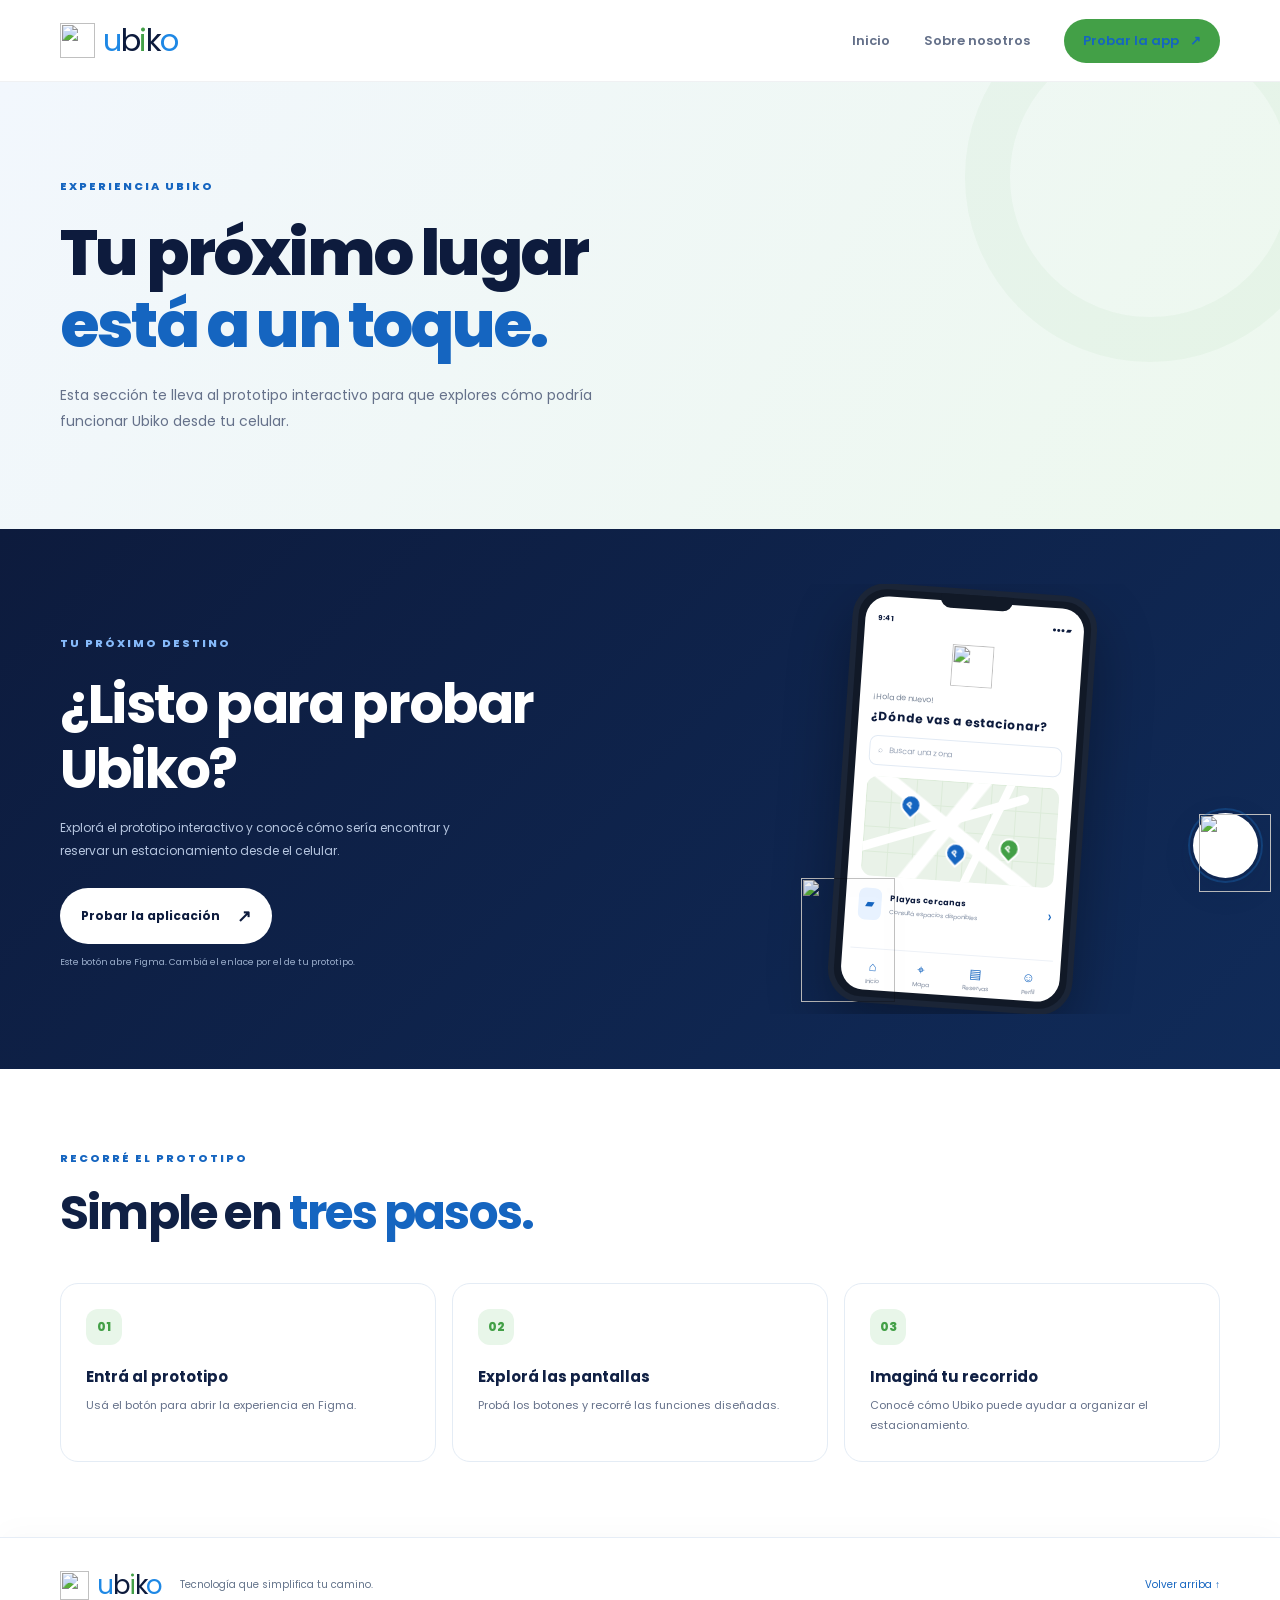
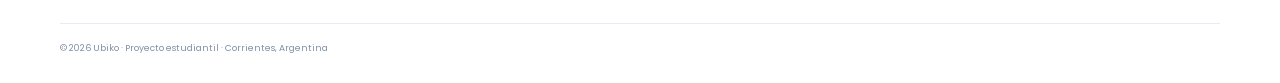
==== probar.html @ bfe6c4a4 "Add files via upload" ====
<!doctype html>
<html lang="es">
<head>
  <meta charset="utf-8">
  <meta name="viewport" content="width=device-width, initial-scale=1">
  <meta name="theme-color" content="#0D1B3D">
  <meta name="description" content="Ubiko conecta conductores con playas de estacionamiento. Tecnología que simplifica tu camino.">
  <title>Probar la app | Ubiko</title>
  <link rel="icon" type="image/png" href="assets/ubiko-icono.png">
  <link rel="preconnect" href="https://fonts.googleapis.com">
  <link rel="preconnect" href="https://fonts.gstatic.com" crossorigin>
  <link href="https://fonts.googleapis.com/css2?family=Poppins:wght@400;500;600;700;800&display=swap" rel="stylesheet">
  <link rel="stylesheet" href="styles.css">
</head>
<body data-page="try">
  <div class="page-loader" id="page-loader" aria-label="Cargando Ubiko">
    <div class="loader-brand" aria-label="Ubiko"><span class="logo-u">u</span><span class="logo-b">b</span><span class="logo-i">i</span><span class="logo-k">k</span><span class="logo-o">o</span></div>
    <div class="loader-scene">
      <div class="loader-road"><i></i><i></i><i></i></div>
      <div class="loader-kito-wrap">
        <img src="assets/kito-loading-render.png" class="loader-kito" alt="">
        <span class="loader-wheel wheel-left"></span><span class="loader-wheel wheel-right"></span>
      </div>
    </div>
    <p class="loader-caption">Preparando tu camino<span class="loading-dots">...</span></p>
    <div class="loader-progress"><span></span></div>
  </div>
  <header class="site-header">
    <a class="brand" href="index.html" aria-label="Ubiko, ir al inicio">
      <img src="assets/ubiko-icono.png" alt="" class="brand-mark">
      <span class="wordmark" aria-label="Ubiko"><span class="logo-u">u</span><span class="logo-b">b</span><span class="logo-i">i</span><span class="logo-k">k</span><span class="logo-o">o</span></span>
    </a>
    <button class="menu-toggle" aria-label="Abrir menú" aria-expanded="false"><span></span><span></span><span></span></button>
    <nav class="nav-links" aria-label="Navegación principal">
      <a class="nav-link " href="index.html">Inicio</a>
      <a class="nav-link " href="nosotros.html">Sobre nosotros</a>
      <a class="nav-link nav-cta active" href="probar.html">Probar la app <span aria-hidden="true">↗</span></a>
    </nav>
  </header>

  <main>
    <section class="page-intro try-intro"><div class="section-wrap reveal"><span class="eyebrow">EXPERIENCIA UBIkO</span><h1>Tu próximo lugar<br><span>está a un toque.</span></h1><p>Esta sección te lleva al prototipo interactivo para que explores cómo podría funcionar Ubiko desde tu celular.</p></div></section>
    <section class="try-section try-page-section"><div class="section-wrap try-panel reveal">
      <div class="try-copy"><span class="eyebrow">TU PRÓXIMO DESTINO</span><h2>¿Listo para probar<br>Ubiko?</h2><p>Explorá el prototipo interactivo y conocé cómo sería encontrar y reservar un estacionamiento desde el celular.</p>
      <!-- Reemplazá el enlace por el enlace público de tu prototipo de Figma. -->
      <a class="button button-white" href="https://www.figma.com/" target="_blank" rel="noopener noreferrer">Probar la aplicación <span>↗</span></a><small class="prototype-note">Este botón abre Figma. Cambiá el enlace por el de tu prototipo.</small></div>
      <div class="phone-mockup" aria-label="Vista ilustrativa de la aplicación Ubiko"><div class="phone-speaker"></div><div class="phone-screen">
        <div class="phone-top"><span>9:41</span><span>●●● ▰</span></div><img src="assets/ubiko-icono.png" alt="" class="phone-app-icon"><span class="phone-greeting">¡Hola de nuevo!</span><strong class="phone-title">¿Dónde vas a estacionar?</strong><div class="phone-search">⌕ &nbsp; Buscar una zona</div>
        <div class="phone-map"><div class="map-road road-one"></div><div class="map-road road-two"></div><span class="map-pin pin-one">P</span><span class="map-pin pin-two">P</span><span class="map-pin pin-three">P</span></div>
        <div class="phone-result"><span class="mini-car">▰</span><div><strong>Playas cercanas</strong><small>Consultá espacios disponibles</small></div><span class="result-arrow">›</span></div>
        <div class="phone-tabbar"><span>⌂<small>Inicio</small></span><span>⌖<small>Mapa</small></span><span>▤<small>Reservas</small></span><span>☺<small>Perfil</small></span></div>
      </div></div><div class="try-decoration">UBIKO<span>®</span></div><img src="assets/kito-point-hand.png" alt="" class="try-kito-point">
    </div></section>
    <section class="prototype-steps section-wrap"><div class="section-heading reveal"><span class="eyebrow">RECORRÉ EL PROTOTIPO</span><h2>Simple en <span>tres pasos.</span></h2></div><div class="steps-grid">
      <div class="step-card reveal"><span>01</span><h3>Entrá al prototipo</h3><p>Usá el botón para abrir la experiencia en Figma.</p></div>
      <div class="step-card reveal"><span>02</span><h3>Explorá las pantallas</h3><p>Probá los botones y recorré las funciones diseñadas.</p></div>
      <div class="step-card reveal"><span>03</span><h3>Imaginá tu recorrido</h3><p>Conocé cómo Ubiko puede ayudar a organizar el estacionamiento.</p></div>
    </div></section>
  </main>

  <footer class="footer">
    <div class="section-wrap footer-inner">
      <a class="brand footer-brand" href="index.html"><img src="assets/ubiko-icono.png" alt=""><span class="wordmark" aria-label="Ubiko"><span class="logo-u">u</span><span class="logo-b">b</span><span class="logo-i">i</span><span class="logo-k">k</span><span class="logo-o">o</span></span></a>
      <p>Tecnología que simplifica tu camino.</p>
      <a href="#" class="back-top">Volver arriba ↑</a>
      <small>© 2026 Ubiko · Proyecto estudiantil · Corrientes, Argentina</small>
    </div>
  </footer>
  <button class="kito-help" id="kito-help" aria-label="Hablar con Kito"><img src="assets/kito-wave.png" alt=""><span class="help-pulse"></span></button>
  <div class="toast" id="kito-toast" role="status" aria-live="polite">¡Estoy acá para guiarte!</div>
  <script src="script.js"></script>
</body>
</html>
---- styles.css ----
@font-face{font-family:Frankfurter;src:url("assets/Frankfurter-Medium.ttf") format("truetype");font-display:swap}
:root{--blue:#1565C0;--bright:#1E88E5;--navy:#0D1B3D;--green:#43A047;--ink:#102044;--muted:#65718a;--pale:#f2f7fd;--white:#fff;--radius:24px;--shadow:0 18px 50px rgba(13,27,61,.11)}
*{box-sizing:border-box}html{scroll-behavior:smooth;scroll-padding-top:90px}body{margin:0;color:var(--ink);font-family:Poppins,Arial,sans-serif;background:#fff;overflow-x:hidden}a{color:inherit;text-decoration:none}button{font:inherit}.section-wrap{width:min(1160px,calc(100% - 48px));margin-inline:auto}.site-header{height:82px;display:flex;align-items:center;justify-content:space-between;padding:0 max(24px,calc((100vw - 1160px)/2));position:sticky;top:0;background:rgba(255,255,255,.9);backdrop-filter:blur(16px);z-index:20;border-bottom:1px solid rgba(13,27,61,.06)}.brand{display:flex;align-items:center;gap:8px;font-family:Frankfurter,Poppins,sans-serif;font-size:31px;letter-spacing:-1.5px;color:var(--blue)}.brand-mark{width:35px;height:35px;object-fit:contain}.brand-green{color:var(--green)}.nav-links{display:flex;align-items:center;gap:34px;font-size:13px;font-weight:600}.nav-link{color:#647089;transition:color .2s}.nav-link:hover,.nav-link.active{color:var(--blue)}.nav-cta{background:var(--navy);color:#fff;padding:12px 19px;border-radius:999px}.nav-cta:hover{background:var(--blue);color:#fff}.nav-cta span{margin-left:8px}.menu-toggle{display:none;border:0;background:none;padding:8px}.menu-toggle span{display:block;width:24px;height:2px;background:var(--navy);margin:5px;border-radius:3px}
.hero{min-height:610px;display:grid;grid-template-columns:1.05fr .95fr;align-items:center;gap:25px;position:relative;padding-top:40px;padding-bottom:70px;isolation:isolate;overflow:hidden;border-radius:26px}.hero::before{content:"";position:absolute;inset:0;z-index:-1;background:url("assets/fondo-ciudad-auto.png") center center/cover no-repeat;opacity:.92;pointer-events:none}.hero::after{content:"";position:absolute;inset:0;z-index:-1;background:linear-gradient(90deg,rgba(255,255,255,.5) 0%,rgba(255,255,255,.12) 42%,rgba(255,255,255,0) 72%);pointer-events:none}.hero-copy{position:relative;z-index:2;padding-bottom:22px}.eyebrow{font-size:11px;font-weight:800;letter-spacing:2px;color:var(--blue);display:inline-flex;align-items:center;gap:10px}.eyebrow-dot{height:8px;width:8px;background:var(--green);border-radius:50%;box-shadow:0 0 0 5px rgba(67,160,71,.12)}h1,h2,h3,p{margin-top:0}h1{font-size:clamp(40px,5vw,66px);line-height:1.13;letter-spacing:-2.8px;margin:22px 0 20px;font-weight:800;color:var(--navy)}h1 span,h2 span{color:var(--blue)}.hero-description{max-width:505px;font-size:15px;line-height:1.9;color:var(--muted)}.hero-actions{display:flex;align-items:center;gap:25px;margin-top:29px;flex-wrap:wrap}.button{display:inline-flex;align-items:center;gap:17px;border-radius:999px;padding:15px 21px;font-size:12px;font-weight:700;transition:transform .2s,box-shadow .2s,background .2s}.button:hover{transform:translateY(-3px);box-shadow:0 12px 25px #1565c033}.button-primary{background:var(--blue);color:white}.button-primary:hover{background:var(--bright)}.button span{font-size:17px}.text-link{font-size:12px;font-weight:700;color:var(--navy)}.text-link span{color:var(--blue);margin-left:7px}.hero-proof{display:flex;align-items:center;gap:10px;margin-top:32px;color:#68738a;font-size:11px}.proof-icon{width:21px;height:21px;display:grid;place-items:center;border-radius:50%;background:#e5f5e6;color:var(--green);font-weight:800}.hero-visual{height:490px;position:relative;display:grid;place-items:center}.blue-glow{position:absolute;width:350px;height:350px;border-radius:50%;background:radial-gradient(circle,#e3f2ff 0%,#eaf5ff 48%,transparent 72%);animation:glow 5s ease-in-out infinite}.orbit{position:absolute;border:1px solid #cfe2f9;border-radius:50%;transform:rotate(-20deg)}.orbit-one{width:405px;height:270px}.orbit-two{width:340px;height:390px;transform:rotate(35deg);border-style:dashed;opacity:.75}.mascot-stage{position:relative;z-index:2;animation:float 4s ease-in-out infinite}.mascot{width:265px;height:350px;object-fit:contain;filter:drop-shadow(0 22px 16px rgba(13,27,61,.17));mix-blend-mode:multiply}.mascot-shadow{position:absolute;bottom:1px;left:20%;width:60%;height:17px;background:#0d1b3d1b;filter:blur(9px);border-radius:50%;animation:shadow 4s ease-in-out infinite}.floating-card{position:absolute;z-index:4;background:#fff;border:1px solid #edf1f7;border-radius:15px;box-shadow:var(--shadow);display:flex;gap:11px;align-items:center;padding:13px 15px;animation:cardFloat 5s ease-in-out infinite}.floating-card strong,.floating-card small{display:block}.floating-card strong{font-size:10px;color:var(--navy)}.floating-card small{font-size:9px;color:#8490a3;margin-top:4px}.card-available{top:75px;right:0}.card-location{bottom:65px;left:0;animation-delay:-2.5s}.status-dot,.caption-dot{width:9px;height:9px;background:var(--green);border-radius:50%;box-shadow:0 0 0 5px #43a04718}.pin-mini{display:grid;place-items:center;width:31px;height:31px;border-radius:10px;background:#e9f3ff;color:var(--blue);font-size:22px}.spark{position:absolute;color:var(--green);font-size:28px}.spark-a{top:70px;left:80px;animation:twinkle 2s infinite}.spark-b{bottom:110px;right:65px;color:var(--blue);font-size:22px;animation:twinkle 2.5s infinite}.speech-bubble{position:absolute;right:13px;top:170px;z-index:5;background:var(--navy);color:white;padding:11px 15px;border-radius:15px 15px 3px 15px;font-size:11px;box-shadow:var(--shadow);transform:rotate(3deg);animation:bubble 4s ease-in-out infinite}.hero-bottom-note{position:absolute;bottom:28px;left:0;display:flex;align-items:center;gap:12px;font-size:9px;font-weight:800;letter-spacing:1.8px;color:#8793a7}.hero-bottom-note .line{width:35px;height:2px;background:var(--green)}
.problem-strip{background:var(--navy);color:white}.strip-inner{display:grid;grid-template-columns:repeat(3,1fr);padding-block:30px;gap:28px}.strip-inner>div{position:relative;padding-left:47px}.strip-number{position:absolute;left:0;top:1px;color:#65adf5;font-size:12px;font-weight:700}.strip-inner strong{font-size:15px}.strip-inner p{margin:5px 0 0;color:#aab6ce;font-size:11px;line-height:1.7}
.features{padding-block:105px}.section-heading{max-width:640px;margin-bottom:42px}.section-heading h2,.about-copy h2,.try-copy h2{font-size:clamp(33px,4vw,47px);line-height:1.2;letter-spacing:-1.8px;margin:16px 0}.section-heading p{max-width:520px;color:var(--muted);font-size:13px;line-height:1.9}.feature-grid{display:grid;grid-template-columns:repeat(3,1fr);gap:18px}.feature-card{padding:27px 25px 30px;border:1px solid #e8eef7;border-radius:20px;position:relative;transition:transform .25s,box-shadow .25s;min-height:245px;background:#fff}.feature-card:hover{transform:translateY(-7px);box-shadow:var(--shadow)}.feature-icon{width:45px;height:45px;display:grid;place-items:center;border-radius:14px;font-size:26px;font-weight:600;margin-bottom:24px}.feature-icon.blue{background:#e7f1ff;color:var(--blue)}.feature-icon.green{background:#e8f6e9;color:var(--green)}.feature-icon.navy{background:#e9edf5;color:var(--navy)}.feature-index{font-size:9px;font-weight:800;letter-spacing:1.2px;color:#8793a7}.feature-card h3{font-size:17px;margin:9px 0}.feature-card p{font-size:11px;color:var(--muted);line-height:1.8;margin:0;max-width:280px}.feature-arrow{position:absolute;right:23px;top:29px;color:#9ba7ba;font-size:19px}
.about-section{background:var(--pale);padding:85px 0 45px;overflow:hidden}.about-layout{display:grid;grid-template-columns:.85fr 1.15fr;align-items:center;gap:90px}.about-art{height:360px;position:relative;display:grid;place-items:center}.about-blue-shape{position:absolute;width:310px;height:310px;background:linear-gradient(145deg,#1e88e5,#0d1b3d);border-radius:44% 56% 53% 47% / 49% 43% 57% 51%;transform:rotate(-13deg);box-shadow:0 20px 45px #1565c029}.about-logo{position:relative;width:175px;height:175px;object-fit:contain;background:white;border-radius:35px;padding:15px;box-shadow:0 15px 40px #00194d36;transform:rotate(4deg)}.about-caption{position:absolute;bottom:4px;left:0;display:flex;align-items:center;gap:10px;font-size:9px;letter-spacing:1.4px;font-weight:800;color:#63718a}.about-copy h2{font-size:clamp(31px,3.5vw,43px)}.about-copy p{font-size:12px;line-height:2;color:var(--muted)}.about-copy blockquote{margin:25px 0 0;border-left:3px solid var(--green);padding:5px 0 5px 16px;color:var(--navy);font-size:14px;font-weight:700}.values-row{display:grid;grid-template-columns:repeat(3,1fr);gap:30px;margin-top:75px;padding-top:30px;border-top:1px solid #dfe8f4}.values-row>div{position:relative;padding-left:23px}.value-symbol{position:absolute;left:0;top:2px;color:var(--blue);font-size:13px}.green-symbol{color:var(--green)}.light-symbol{color:#83a5d8}.values-row strong{font-size:12px}.values-row p{font-size:10px;color:var(--muted);margin:5px 0 0}
.team{padding-block:100px}.team .section-heading{margin-bottom:35px}.team-grid{display:grid;grid-template-columns:repeat(5,1fr);gap:14px}.team-card{text-align:center;border:1px solid #e8eef7;border-radius:17px;padding:22px 10px 18px;transition:transform .2s,box-shadow .2s}.team-card:hover{transform:translateY(-5px);box-shadow:var(--shadow)}.avatar{height:64px;width:64px;border-radius:22px;margin:0 auto 15px;display:grid;place-items:center;font-size:19px;font-weight:800;color:white}.avatar-a{background:linear-gradient(135deg,#1565c0,#5fa9f4)}.avatar-b{background:linear-gradient(135deg,#0d1b3d,#38558e)}.avatar-c{background:linear-gradient(135deg,#43a047,#95ce8d)}.avatar-d{background:linear-gradient(135deg,#1e88e5,#0d1b3d)}.avatar-e{background:linear-gradient(135deg,#43a047,#1565c0)}.team-card h3{font-size:11px;line-height:1.5;margin-bottom:7px}.team-card p{font-size:9px;color:var(--muted);margin:0}.team-note{font-size:10px;color:#8a95a8;margin-top:18px}
.try-section{background:linear-gradient(135deg,#0d1b3d,#102b59);padding:65px 0;overflow:hidden}.try-panel{position:relative;min-height:430px;display:grid;grid-template-columns:1fr .8fr;align-items:center;color:white}.try-copy{position:relative;z-index:2;max-width:490px}.try-copy .eyebrow{color:#86bafa}.try-copy h2{font-size:clamp(38px,4.5vw,54px);color:white;margin-top:18px}.try-copy h2 span{color:#79b5ff}.try-copy p{max-width:430px;font-size:12px;line-height:1.9;color:#b5c5df}.button-white{background:white;color:var(--navy);margin-top:13px}.button-white:hover{background:#e8f2ff}.prototype-note{display:block;color:#9baecc;font-size:9px;margin-top:12px}.phone-mockup{width:245px;height:420px;justify-self:center;background:#111927;border:6px solid #1b2537;border-radius:34px;padding:7px;position:relative;z-index:2;box-shadow:0 25px 60px #0005;transform:rotate(4deg);transition:transform .3s}.phone-mockup:hover{transform:rotate(0) translateY(-5px)}.phone-speaker{position:absolute;z-index:4;width:72px;height:14px;border-radius:0 0 10px 10px;background:#111927;top:0;left:50%;transform:translateX(-50%)}.phone-screen{height:100%;background:#fff;border-radius:23px;overflow:hidden;padding:17px 13px 10px;color:var(--navy);position:relative}.phone-top{display:flex;justify-content:space-between;font-size:7px;font-weight:700}.phone-app-icon{display:block;width:42px;height:42px;object-fit:contain;margin:16px auto 10px}.phone-greeting{display:block;font-size:8px;color:#7b8799}.phone-title{display:block;font-size:12px;line-height:1.5;margin:4px 0 10px}.phone-search{border:1px solid #e2eaf4;border-radius:8px;padding:8px;color:#9ba6b8;font-size:8px}.phone-map{height:100px;background:#e9f2e8;border-radius:11px;margin-top:11px;position:relative;overflow:hidden;background-image:linear-gradient(35deg,transparent 44%,#fff 45%,#fff 51%,transparent 52%),linear-gradient(125deg,transparent 40%,#fff 41%,#fff 47%,transparent 48%),linear-gradient(90deg,#dcebd9 1px,transparent 1px),linear-gradient(#dcebd9 1px,transparent 1px);background-size:100% 100%,100% 100%,25px 25px,25px 25px}.map-road{position:absolute;background:#fff;border-radius:9px}.road-one{width:180px;height:9px;top:38px;left:-12px;transform:rotate(-20deg)}.road-two{height:130px;width:8px;left:118px;top:-10px;transform:rotate(22deg)}.map-pin{position:absolute;background:var(--blue);color:#fff;border:2px solid white;border-radius:50% 50% 50% 0;transform:rotate(-45deg);width:21px;height:21px;display:grid;place-items:center;font-size:9px;font-weight:700}.pin-one{top:16px;left:35px}.pin-two{top:53px;right:36px;background:var(--green)}.pin-three{top:61px;left:83px}.phone-result{display:flex;align-items:center;gap:8px;padding:12px 0}.mini-car{background:#e8f2ff;color:var(--blue);border-radius:7px;padding:7px;font-size:12px}.phone-result strong,.phone-result small{display:block}.phone-result strong{font-size:8px}.phone-result small{font-size:6px;color:#7f8ca1;margin-top:3px}.result-arrow{margin-left:auto;color:var(--blue)}.phone-tabbar{position:absolute;bottom:4px;left:8px;right:8px;border-top:1px solid #edf1f7;display:flex;justify-content:space-around;padding-top:8px;color:var(--blue);font-size:13px}.phone-tabbar span{text-align:center}.phone-tabbar small{display:block;font-size:6px;color:#7d899d}.try-decoration{position:absolute;right:-70px;bottom:-95px;font-family:Frankfurter,sans-serif;font-size:100px;color:#ffffff08;letter-spacing:-4px}.try-decoration span{font:20px Poppins;vertical-align:top}
.footer{background:#08142e;color:white;padding:28px 0}.footer-inner{display:grid;grid-template-columns:auto 1fr auto;align-items:center;gap:18px}.footer-brand{color:white;font-size:26px}.footer-brand img{width:29px;height:29px}.footer-inner>p{font-size:10px;color:#9eacc5;margin:0}.back-top{font-size:10px;color:#b8c7df}.footer-inner>small{grid-column:1/-1;border-top:1px solid #ffffff16;padding-top:18px;color:#7788a7;font-size:9px}
.kito-help{position:fixed;z-index:30;right:22px;bottom:22px;width:65px;height:65px;border:0;border-radius:50%;background:white;box-shadow:0 10px 30px #0d1b3d2c;cursor:pointer;display:grid;place-items:center;transition:transform .2s}.kito-help:hover{transform:scale(1.08) rotate(-5deg)}.kito-help img{width:43px;height:52px;object-fit:contain}.help-pulse{position:absolute;inset:-5px;border:2px solid #1e88e540;border-radius:50%;animation:pulse 2s infinite}.toast{position:fixed;right:25px;bottom:100px;z-index:29;background:var(--navy);color:white;border-radius:14px 14px 3px 14px;padding:13px 16px;font-size:11px;max-width:235px;box-shadow:var(--shadow);opacity:0;transform:translateY(10px);pointer-events:none;transition:.25s}.toast.show{opacity:1;transform:translateY(0)}
.reveal{opacity:0;transform:translateY(20px);transition:opacity .7s ease,transform .7s ease}.reveal.visible{opacity:1;transform:translateY(0)}
@keyframes float{0%,100%{transform:translateY(0) rotate(-2deg)}50%{transform:translateY(-13px) rotate(2deg)}}@keyframes shadow{0%,100%{transform:scale(1);opacity:.7}50%{transform:scale(.78);opacity:.35}}@keyframes cardFloat{0%,100%{transform:translateY(0)}50%{transform:translateY(-8px)}}@keyframes twinkle{0%,100%{transform:scale(1) rotate(0);opacity:.7}50%{transform:scale(1.25) rotate(20deg);opacity:1}}@keyframes bubble{0%,100%{transform:translateY(0) rotate(3deg)}50%{transform:translateY(-6px) rotate(1deg)}}@keyframes glow{0%,100%{transform:scale(1);opacity:.8}50%{transform:scale(1.08);opacity:1}}@keyframes pulse{0%{transform:scale(.9);opacity:.8}100%{transform:scale(1.25);opacity:0}}
@media(max-width:850px){.site-header{height:72px}.nav-links{gap:20px}.hero{grid-template-columns:1fr .8fr;min-height:560px}.hero-visual{transform:scale(.9);margin-inline:-20px}.mascot{width:230px}.card-available{right:-15px}.speech-bubble{right:-8px}.about-layout{gap:45px}.team-grid{grid-template-columns:repeat(3,1fr)}.team-card:nth-child(4){grid-column:1/2}.try-panel{grid-template-columns:1fr .7fr}.phone-mockup{transform:scale(.9) rotate(4deg)}}
@media(max-width:650px){.hero::before{background-position:62% center;opacity:.72}.hero::after{background:linear-gradient(180deg,rgba(255,255,255,.88) 0%,rgba(255,255,255,.7) 43%,rgba(255,255,255,.08) 100%)}.section-wrap{width:min(100% - 36px,460px)}.site-header{padding:0 18px;height:68px}.brand{font-size:27px}.brand-mark{width:31px;height:31px}.menu-toggle{display:block;cursor:pointer}.nav-links{position:absolute;top:67px;left:0;right:0;display:none;flex-direction:column;align-items:stretch;gap:0;background:white;padding:8px 18px 18px;box-shadow:0 20px 25px #0d1b3d14}.nav-links.open{display:flex}.nav-link{padding:14px 8px}.nav-cta{text-align:center;margin-top:5px}.hero{display:flex;flex-direction:column;align-items:stretch;padding-top:55px;padding-bottom:55px;gap:0}.hero-copy{padding:0}.eyebrow{font-size:9px;letter-spacing:1.5px}h1{font-size:clamp(39px,11vw,54px);letter-spacing:-2px;margin:18px 0}.hero-description{font-size:13px;line-height:1.85}.hero-actions{gap:17px;margin-top:24px}.button{padding:14px 17px;font-size:11px}.text-link{font-size:11px}.hero-proof{margin-top:24px}.hero-visual{height:365px;transform:none;margin:4px 0 0}.blue-glow{width:280px;height:280px}.orbit-one{width:315px;height:220px}.orbit-two{width:260px;height:300px}.mascot{height:285px;width:210px}.card-available{top:30px;right:-2px;padding:10px}.card-location{bottom:28px;left:-1px;padding:10px}.floating-card strong{font-size:9px}.floating-card small{font-size:8px}.speech-bubble{top:95px;right:2px;font-size:9px}.spark-a{left:20px;top:45px}.spark-b{right:18px;bottom:78px}.hero-bottom-note{bottom:10px;font-size:8px}.strip-inner{grid-template-columns:1fr;gap:22px;padding-block:28px}.strip-inner>div{padding-left:43px}.strip-inner p{font-size:10px}.features{padding-block:70px}.section-heading{margin-bottom:28px}.section-heading h2,.about-copy h2{font-size:34px;letter-spacing:-1.4px}.section-heading p{font-size:12px}.feature-grid{grid-template-columns:1fr;gap:12px}.feature-card{min-height:auto;padding:22px}.feature-icon{margin-bottom:17px}.feature-card p{max-width:none}.about-section{padding:58px 0 35px}.about-layout{grid-template-columns:1fr;gap:35px}.about-art{height:285px}.about-blue-shape{width:240px;height:240px}.about-logo{width:135px;height:135px;border-radius:28px}.about-caption{left:50%;transform:translateX(-50%);white-space:nowrap;bottom:0}.about-copy h2{font-size:33px}.about-copy p{font-size:12px}.values-row{grid-template-columns:1fr;gap:18px;margin-top:45px;padding-top:24px}.team{padding-block:70px}.team-grid{grid-template-columns:repeat(2,1fr);gap:10px}.team-card{padding:18px 9px}.team-card:last-child{grid-column:1/-1;width:calc(50% - 5px);justify-self:center}.team-card h3{font-size:11px}.try-section{padding:50px 0 38px}.try-panel{display:flex;flex-direction:column;align-items:stretch;gap:20px}.try-copy h2{font-size:43px}.try-copy p{font-size:12px}.phone-mockup{width:220px;height:380px;transform:none;align-self:center;margin:15px 0 0}.phone-mockup:hover{transform:translateY(-4px)}.try-decoration{font-size:64px;right:-10px;bottom:-38px}.footer-inner{grid-template-columns:1fr auto;gap:12px}.footer-inner>p{grid-column:1/-1;grid-row:2}.footer-inner .back-top{grid-column:2;grid-row:1}.footer-inner>small{grid-row:3}.kito-help{width:56px;height:56px;right:13px;bottom:13px}.kito-help img{width:36px;height:45px}.toast{right:14px;bottom:80px}}
@media(prefers-reduced-motion:reduce){*,*::before,*::after{animation-duration:.01ms!important;animation-iteration-count:1!important;scroll-behavior:auto!important;transition-duration:.01ms!important}.reveal{opacity:1;transform:none}}


/* --- Verde Ubiko reforzado --- */
:root{--green:#43A047}
.brand-green{color:var(--green)}
.nav-cta{background:var(--green)}
.nav-cta:hover{background:#388e3c}
.button-primary{background:linear-gradient(110deg,var(--blue) 0%,var(--blue) 68%,var(--green) 100%)}
.eyebrow-dot{background:var(--green)}
.feature-card:nth-child(2){border-top:3px solid var(--green)}
.feature-card:nth-child(2) .feature-arrow{color:var(--green)}
.problem-strip{background:linear-gradient(105deg,var(--navy) 0%,#10264b 72%,#174d3b 100%)}
.hero-proof .proof-icon{background:#e4f5e4}
.home-cta{padding:50px 0;background:linear-gradient(110deg,#f3f8ff,#edf8ee)}
.home-cta-inner{display:flex;justify-content:space-between;align-items:center;gap:25px}
.home-cta h2{font-size:clamp(28px,4vw,40px);line-height:1.2;letter-spacing:-1.5px;margin:13px 0 0;color:var(--navy)}
.home-cta h2 span{color:var(--green)}
.value-symbol.green-symbol{color:var(--green)}
.about-blue-shape{background:linear-gradient(145deg,#1e88e5 0%,#1565c0 58%,#43a047 100%)}
.avatar-c,.avatar-e{background:linear-gradient(135deg,#43a047,#1565c0)}
/* Pantalla de carga: Kito vibra como un pequeño auto sin desplazarse. */
.page-loader{position:fixed;inset:0;z-index:1000;background:#fff;display:flex;flex-direction:column;align-items:center;justify-content:center;transition:opacity .45s ease,visibility .45s ease}
.page-loader.loader-hidden{opacity:0;visibility:hidden;pointer-events:none}
.loader-brand{font-family:Frankfurter,Poppins,sans-serif;font-size:42px;letter-spacing:-2px;color:var(--blue)}
.loader-brand span{color:var(--green)}
.loader-scene{width:210px;height:125px;position:relative;display:flex;align-items:center;justify-content:center;margin:14px 0 8px}
.loader-road{position:absolute;bottom:18px;width:190px;height:3px;background:#dbe6f1;border-radius:4px;overflow:hidden}
.loader-road i{position:absolute;top:0;width:23px;height:3px;background:var(--green);border-radius:4px;animation:roadDash .65s linear infinite}
.loader-road i:nth-child(1){left:0}.loader-road i:nth-child(2){left:68px;animation-delay:-.22s}.loader-road i:nth-child(3){left:136px;animation-delay:-.44s}
.loader-kito-wrap{position:relative;width:84px;height:95px;display:flex;align-items:center;justify-content:center;animation:kitoCarBounce .42s ease-in-out infinite;transform-origin:50% 90%}
.loader-kito{width:78px;height:92px;object-fit:contain;mix-blend-mode:multiply;filter:drop-shadow(0 5px 0 #0d1b3d0c)}
.loader-wheel{position:absolute;bottom:1px;width:13px;height:13px;border:3px solid var(--navy);background:var(--green);border-radius:50%;animation:wheelWiggle .42s linear infinite}
.wheel-left{left:10px}.wheel-right{right:10px}
.loader-caption{font-size:11px;font-weight:600;color:#6f7d91;letter-spacing:.25px;margin:10px 0 18px}
.loading-dots{display:inline-block;width:20px;text-align:left;animation:dots 1s steps(4,end) infinite;overflow:hidden;vertical-align:bottom}
.loader-progress{width:120px;height:4px;border-radius:8px;background:#e8eef5;overflow:hidden}
.loader-progress span{display:block;width:35%;height:100%;border-radius:8px;background:linear-gradient(90deg,var(--blue),var(--green));animation:loaderProgress 1.15s ease-in-out infinite}
@keyframes kitoCarBounce{0%,100%{transform:translateY(1px) rotate(-1deg)}25%{transform:translateY(-3px) rotate(1.5deg)}50%{transform:translateY(0) rotate(-1.2deg)}75%{transform:translateY(-2px) rotate(1deg)}}
@keyframes wheelWiggle{0%,100%{transform:translateY(0) scaleY(1)}50%{transform:translateY(1px) scaleY(.86)}}
@keyframes roadDash{from{transform:translateX(-28px)}to{transform:translateX(205px)}}
@keyframes dots{0%{width:0}100%{width:20px}}
@keyframes loaderProgress{0%{transform:translateX(-110%)}100%{transform:translateX(390%)}}
.page-intro{background:linear-gradient(120deg,#f2f7fd 0%,#eff8f0 100%);padding:90px 0 80px;position:relative;overflow:hidden}
.page-intro:after{content:"";position:absolute;width:280px;height:280px;border:45px solid #43a0470c;border-radius:50%;right:-55px;top:-90px}
.page-intro h1{font-size:clamp(42px,6vw,64px);margin:20px 0}
.page-intro p{max-width:550px;color:var(--muted);font-size:14px;line-height:1.9}
.about-page-section{padding-top:65px}
.about-bottom{padding:50px 0 70px;background:#f2f7fd}
.about-bottom .section-wrap{display:grid;grid-template-columns:180px 1fr;gap:35px;align-items:center;max-width:850px}
.about-kito{width:150px;height:180px;object-fit:contain;mix-blend-mode:multiply;animation:float 4s ease-in-out infinite}
.about-bottom h2{font-size:clamp(28px,4vw,39px);letter-spacing:-1px;margin:12px 0}
.about-bottom p{color:var(--muted);font-size:12px;line-height:1.8}
.try-intro{background:linear-gradient(120deg,#f2f7fd,#edf8ee)}
.try-page-section{padding:55px 0}
.prototype-steps{padding-block:75px}
.steps-grid{display:grid;grid-template-columns:repeat(3,1fr);gap:16px}
.step-card{padding:25px;border:1px solid #e4ecf5;border-radius:18px;background:#fff}
.step-card>span{display:grid;place-items:center;width:36px;height:36px;border-radius:12px;background:#e8f6e9;color:var(--green);font-size:12px;font-weight:800;margin-bottom:20px}
.step-card h3{font-size:15px;margin-bottom:8px}
.step-card p{font-size:11px;color:var(--muted);line-height:1.8;margin:0}
@media(max-width:650px){.home-cta-inner{align-items:flex-start;flex-direction:column}.home-cta{padding:38px 0}.page-intro{padding:65px 0 55px}.page-intro h1{font-size:42px}.page-intro p{font-size:12px}.about-bottom .section-wrap{grid-template-columns:1fr;gap:15px;text-align:center}.about-kito{margin:auto;width:120px;height:130px}.steps-grid{grid-template-columns:1fr}.prototype-steps{padding-block:55px}.loader-scene{transform:scale(.92)}}
@media(prefers-reduced-motion:reduce){.loader-kito-wrap,.loader-wheel,.loader-road i,.loader-progress span{animation:none!important}}

/* Kito: renders adicionales integrados desde la hoja de personaje */
.loader-kito{width:92px;height:100px;object-fit:contain;mix-blend-mode:multiply}
.mascot{width:300px;height:365px;object-fit:contain;mix-blend-mode:normal;filter:drop-shadow(0 18px 14px rgba(13,27,61,.12))}
.kito-expression{position:absolute;z-index:5;width:74px;height:82px;object-fit:contain;right:32px;bottom:95px;animation:expressionPop 3.8s ease-in-out infinite;pointer-events:none}
@keyframes expressionPop{0%,100%{transform:translateY(0) rotate(4deg) scale(1)}50%{transform:translateY(-8px) rotate(-4deg) scale(1.06)}}
.kito-help{overflow:visible}
.kito-help img{width:72px;height:78px;object-fit:contain;position:relative;z-index:2;mix-blend-mode:multiply;animation:kitoHello 2.8s ease-in-out infinite}
@keyframes kitoHello{0%,100%{transform:translateY(0) rotate(-2deg)}25%{transform:translateY(-4px) rotate(2deg)}50%{transform:translateY(0) rotate(-1deg)}75%{transform:translateY(-2px) rotate(2deg)}}
.about-art{position:relative}
.about-gesture{position:absolute;z-index:4;width:110px;height:155px;object-fit:contain;right:4%;bottom:2%;filter:drop-shadow(0 8px 8px #0d1b3d18);animation:gestureNod 3.4s ease-in-out infinite}
@keyframes gestureNod{0%,100%{transform:rotate(4deg) translateY(0)}50%{transform:rotate(-5deg) translateY(-7px)}}
.about-kito{mix-blend-mode:normal;filter:drop-shadow(0 10px 8px #0d1b3d12)}
.try-panel{position:relative;overflow:hidden}
.try-kito-point{position:absolute;width:94px;height:124px;object-fit:contain;right:28%;bottom:12px;z-index:3;filter:drop-shadow(0 8px 8px #0d1b3d18);animation:gestureNod 3.4s ease-in-out infinite}
@media(max-width:650px){.mascot{width:255px;height:315px}.kito-expression{right:6px;bottom:75px;width:62px;height:70px}.about-gesture{width:82px;height:120px;right:0;bottom:0}.try-kito-point{width:72px;height:95px;right:4%;bottom:3px}}

/* Integración sobre fondos claros: conserva el trazo sin caja blanca visible */
.loader-kito,.mascot,.about-kito,.about-gesture,.try-kito-point,.kito-help img,.kito-expression{mix-blend-mode:multiply}

/* Ajustes finales solicitados: Kito de carga exclusivo y sin ruedas dibujadas */
.loader-scene{height:174px;width:230px;margin:8px 0 2px}
.loader-kito-wrap{width:150px;height:158px;animation:kitoCarBounce .42s ease-in-out infinite;transform-origin:50% 88%}
.loader-kito{width:145px;height:158px;object-fit:contain;mix-blend-mode:multiply;filter:none}
.loader-wheel{display:none!important}
.loader-road{bottom:8px;width:190px}
.loader-caption{margin-top:12px}
@media(max-width:650px){.loader-scene{height:164px;width:220px}.loader-kito-wrap{width:140px;height:150px}.loader-kito{width:138px;height:150px}}

/* Wordmark Ubiko: colores exactos según la referencia enviada */
.logo-u,.logo-o{color:#1E88E5!important}
.logo-b,.logo-k{color:#0D1B3D!important}
.logo-i{color:#43A047!important}
.wordmark{display:inline-flex;align-items:baseline}
.loader-brand{display:flex;align-items:baseline}


/* Ajustes finales solicitados: pie claro y renders actualizados de Kito */
.footer{background:#ffffff;color:var(--navy);border-top:1px solid #e6edf6;box-shadow:0 -8px 28px #0d1b3d05}
.footer-brand{color:var(--navy)}
.footer-inner>p{color:#64748b}
.back-top{color:var(--blue)}
.footer-inner>small{border-top:1px solid #e5ebf3;color:#8190a6}
.footer-brand .logo-u,.footer-brand .logo-o{color:#1E88E5!important}
.footer-brand .logo-b,.footer-brand .logo-k{color:#0D1B3D!important}
.footer-brand .logo-i{color:#43A047!important}
.loader-kito{mix-blend-mode:normal;filter:none;object-fit:contain}
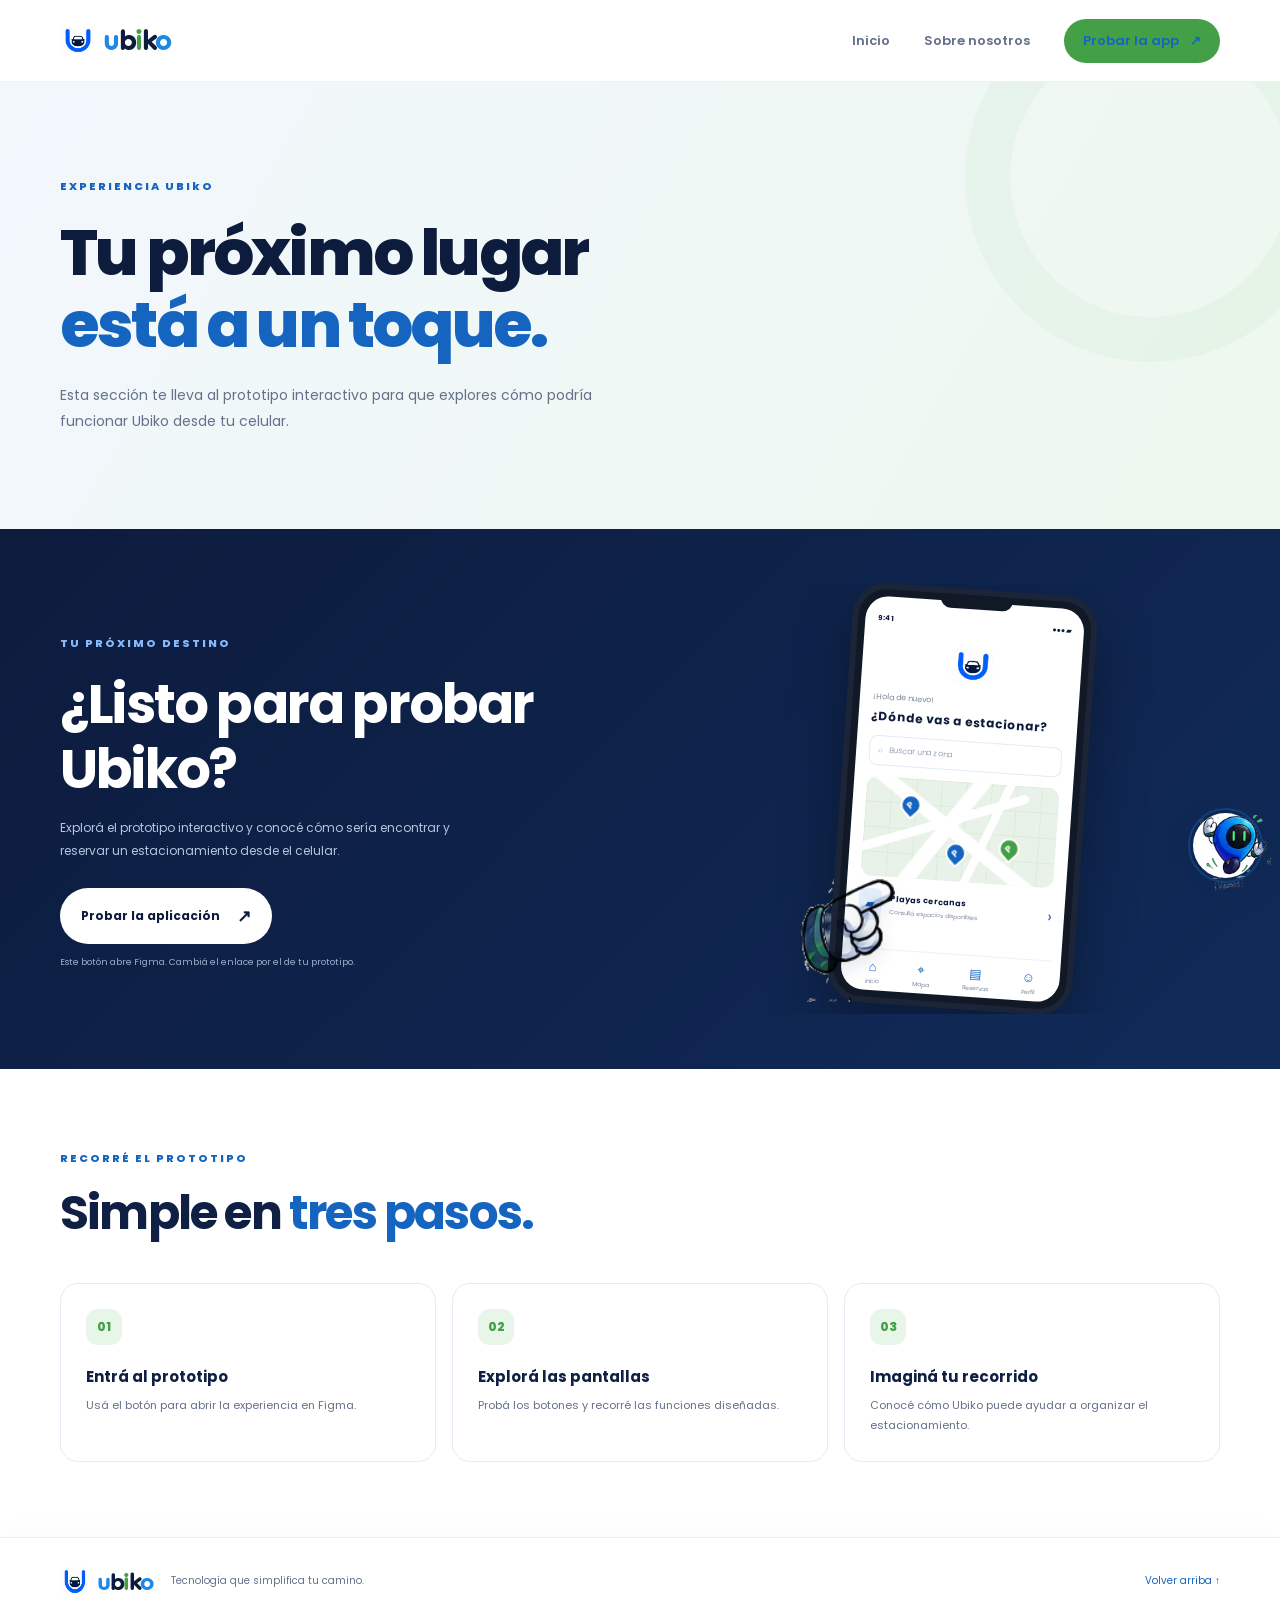
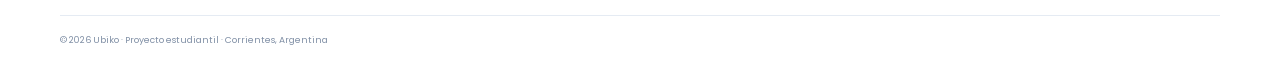
==== commit a2601bf7: "Actualizar probar.html" ====
--- a/probar.html
+++ b/probar.html
@@ -43,7 +43,7 @@
     <section class="try-section try-page-section"><div class="section-wrap try-panel reveal">
       <div class="try-copy"><span class="eyebrow">TU PRÓXIMO DESTINO</span><h2>¿Listo para probar<br>Ubiko?</h2><p>Explorá el prototipo interactivo y conocé cómo sería encontrar y reservar un estacionamiento desde el celular.</p>
       <!-- Reemplazá el enlace por el enlace público de tu prototipo de Figma. -->
-      <a class="button button-white" href="https://www.figma.com/" target="_blank" rel="noopener noreferrer">Probar la aplicación <span>↗</span></a><small class="prototype-note">Este botón abre Figma. Cambiá el enlace por el de tu prototipo.</small></div>
+      <a class="button button-white" href="https://www.figma.com/design/L4GkoKW8YrJeuP19ASzwZv/Sin-t%C3%ADtulo?t=JC5SqTIou1y3prZG-1 target="_blank" rel="noopener noreferrer">Probar la aplicación <span>↗</span></a><small class="prototype-note">Este botón abre Figma. Cambiá el enlace por el de tu prototipo.</small></div>
       <div class="phone-mockup" aria-label="Vista ilustrativa de la aplicación Ubiko"><div class="phone-speaker"></div><div class="phone-screen">
         <div class="phone-top"><span>9:41</span><span>●●● ▰</span></div><img src="assets/ubiko-icono.png" alt="" class="phone-app-icon"><span class="phone-greeting">¡Hola de nuevo!</span><strong class="phone-title">¿Dónde vas a estacionar?</strong><div class="phone-search">⌕ &nbsp; Buscar una zona</div>
         <div class="phone-map"><div class="map-road road-one"></div><div class="map-road road-two"></div><span class="map-pin pin-one">P</span><span class="map-pin pin-two">P</span><span class="map-pin pin-three">P</span></div>
